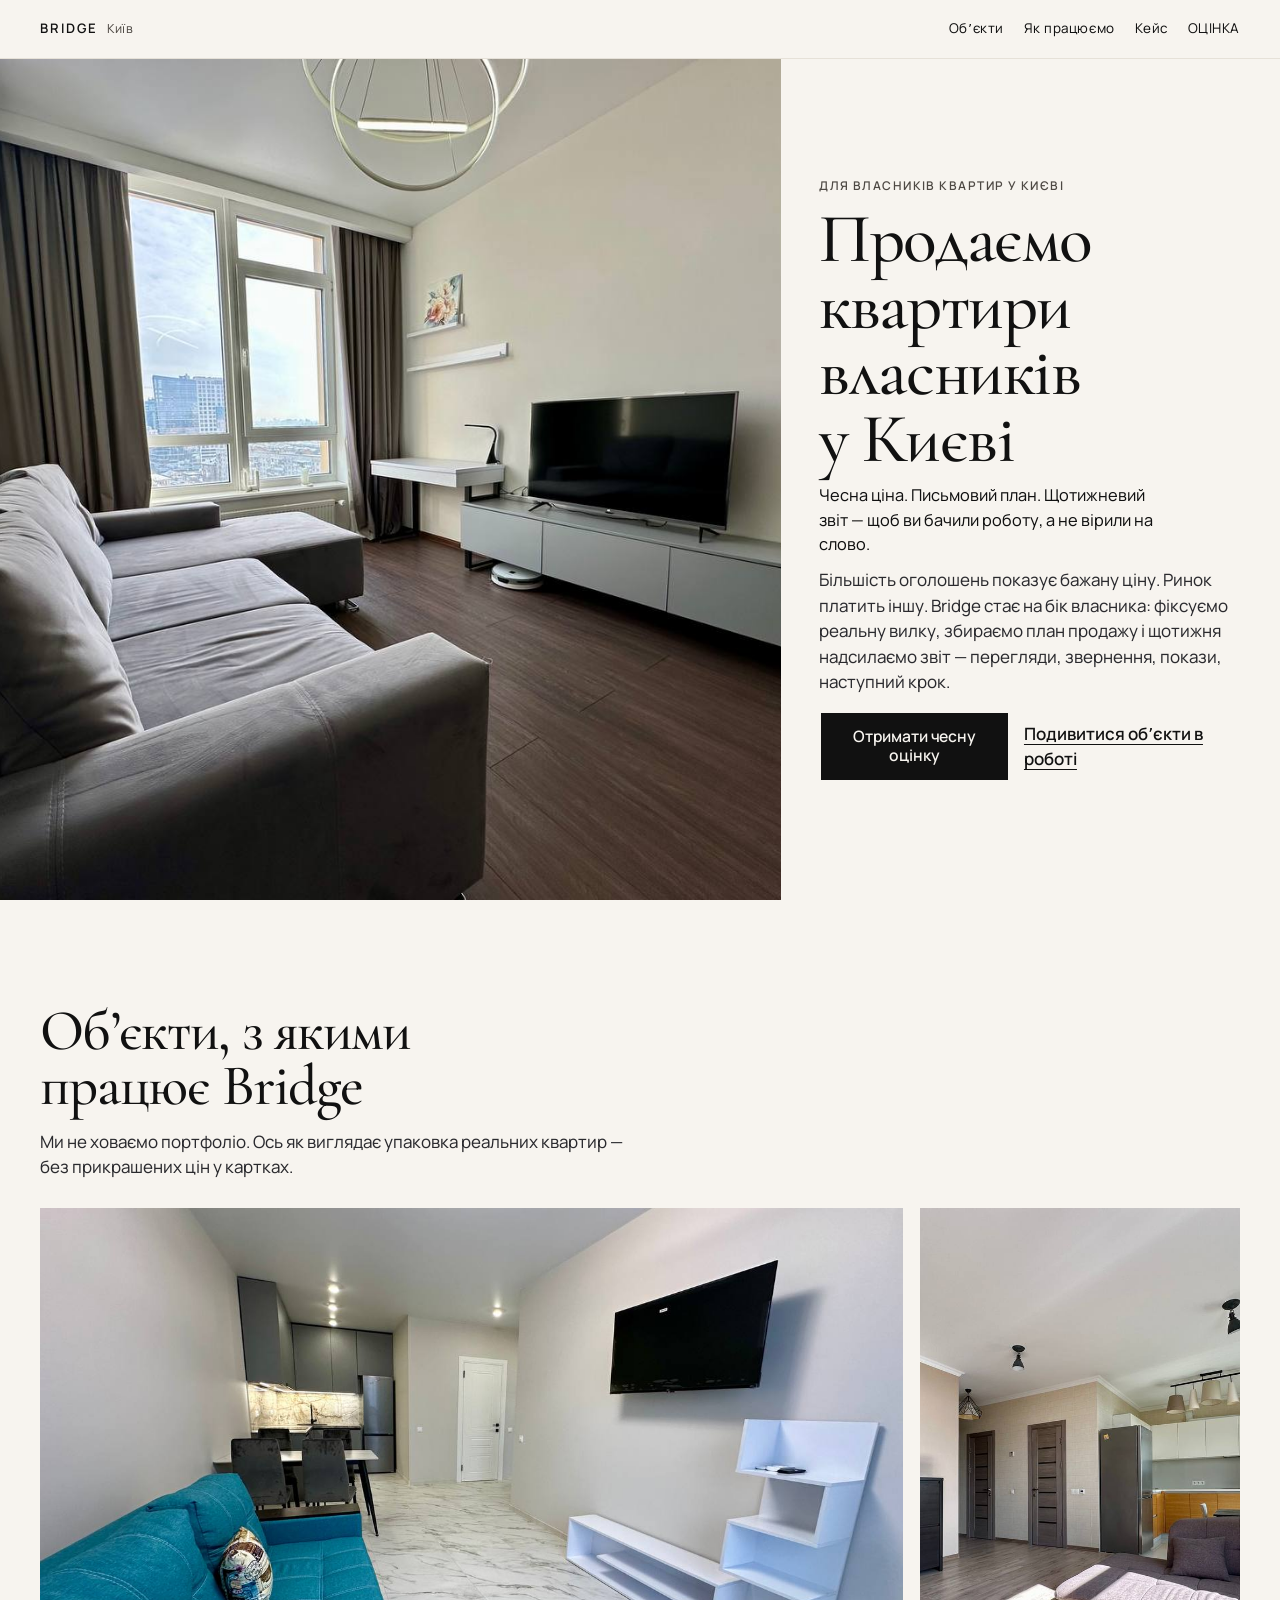
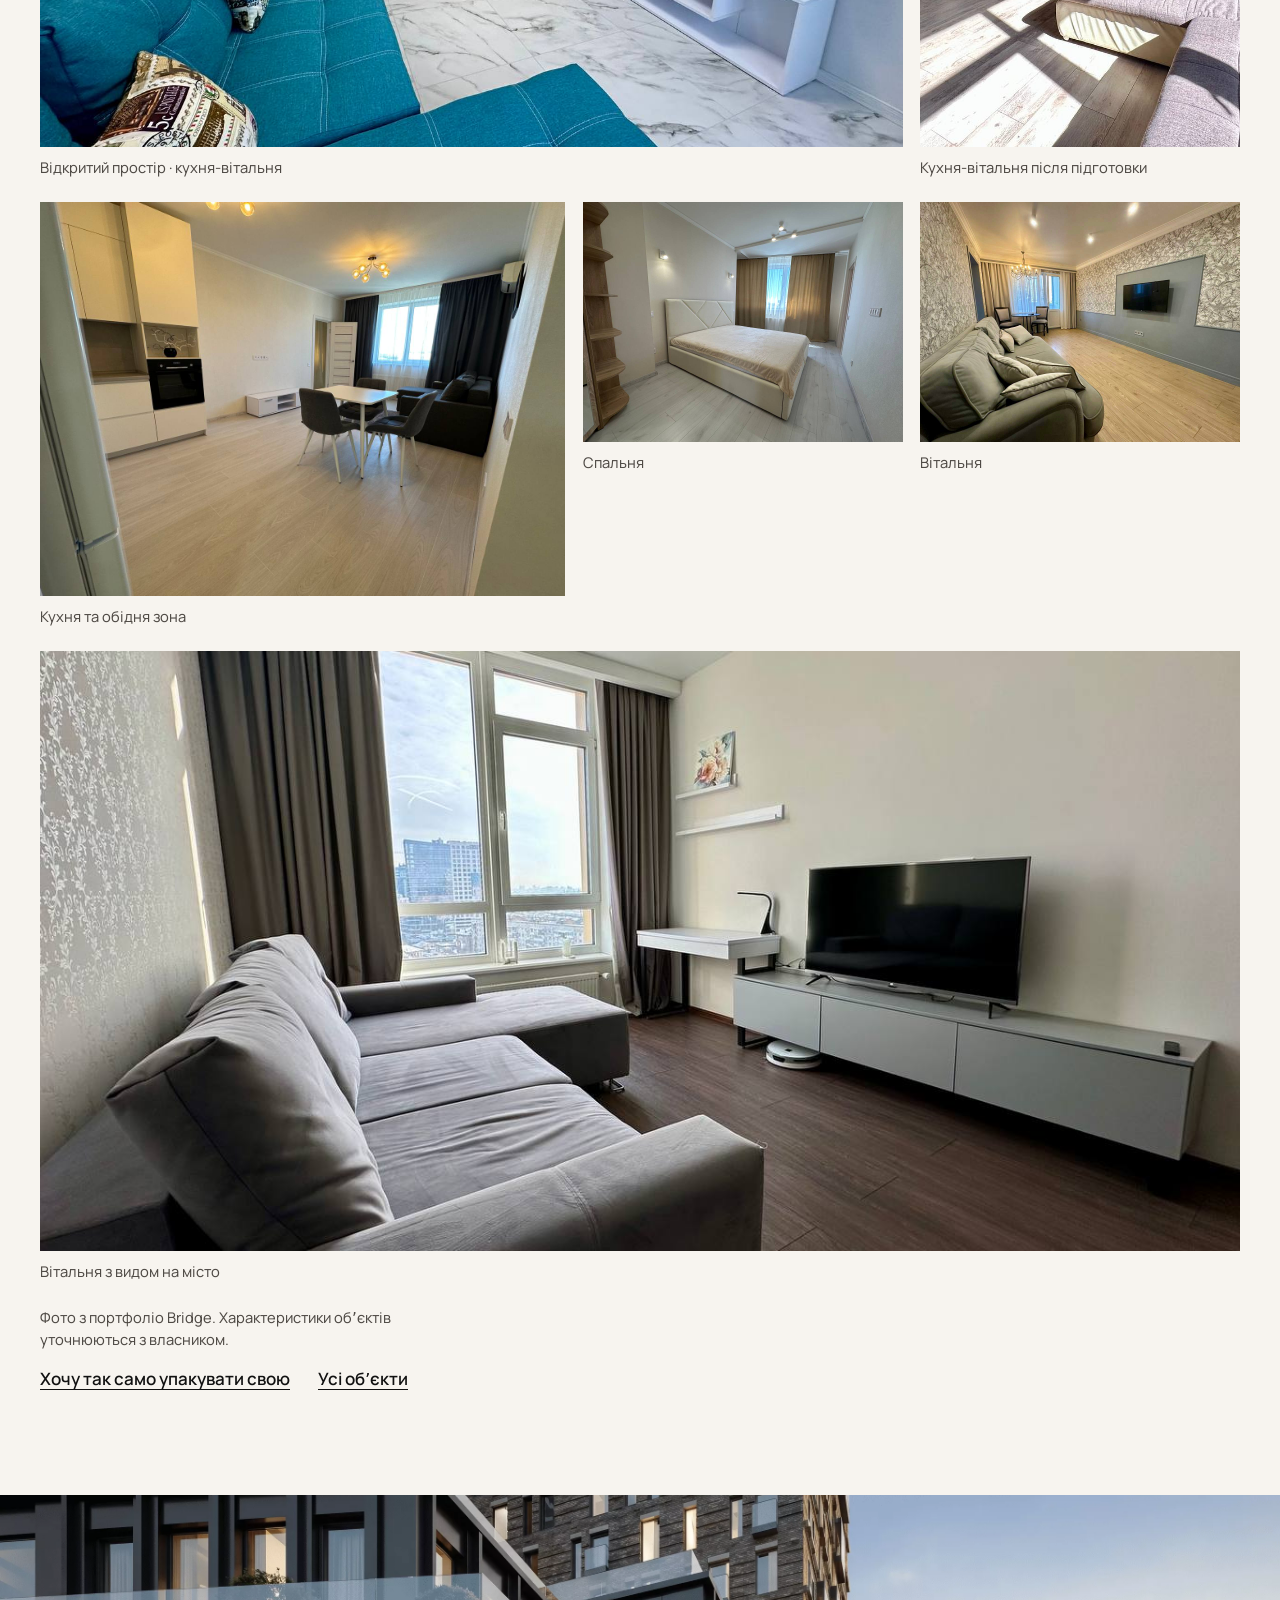
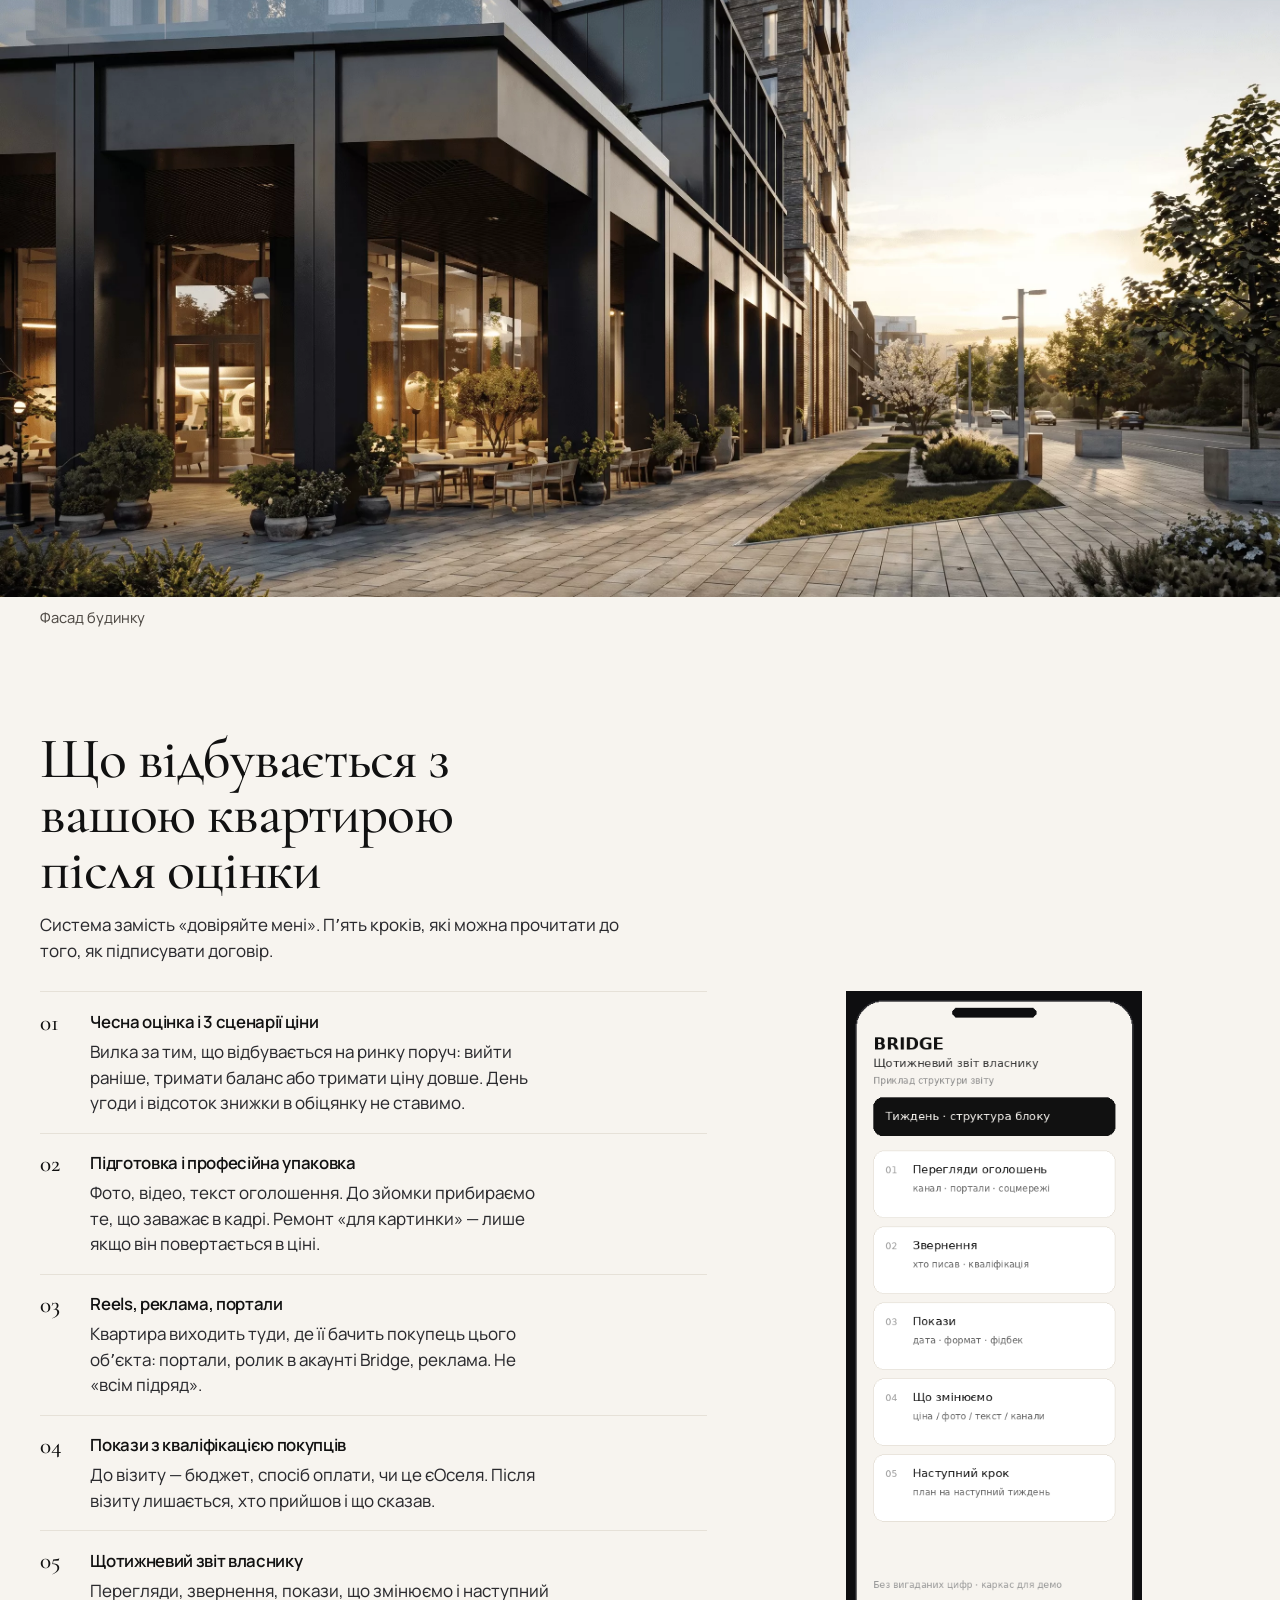
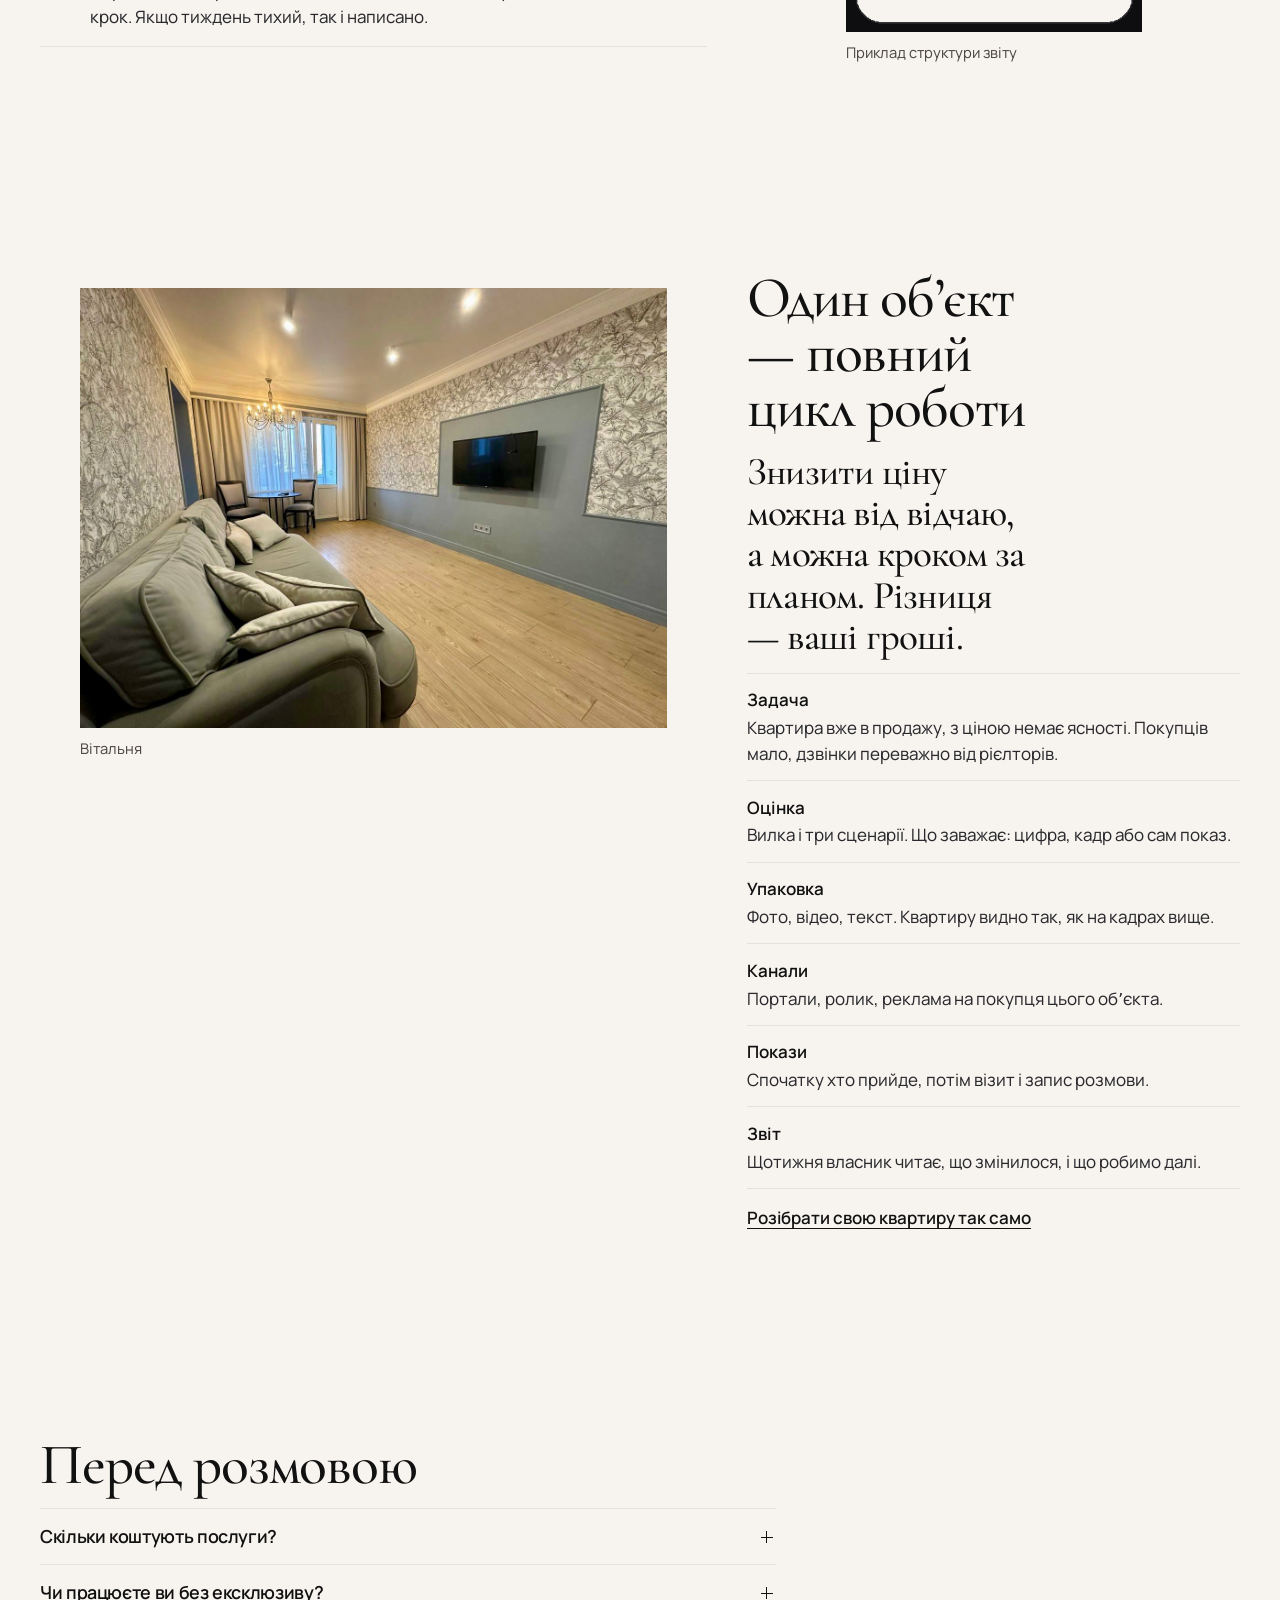
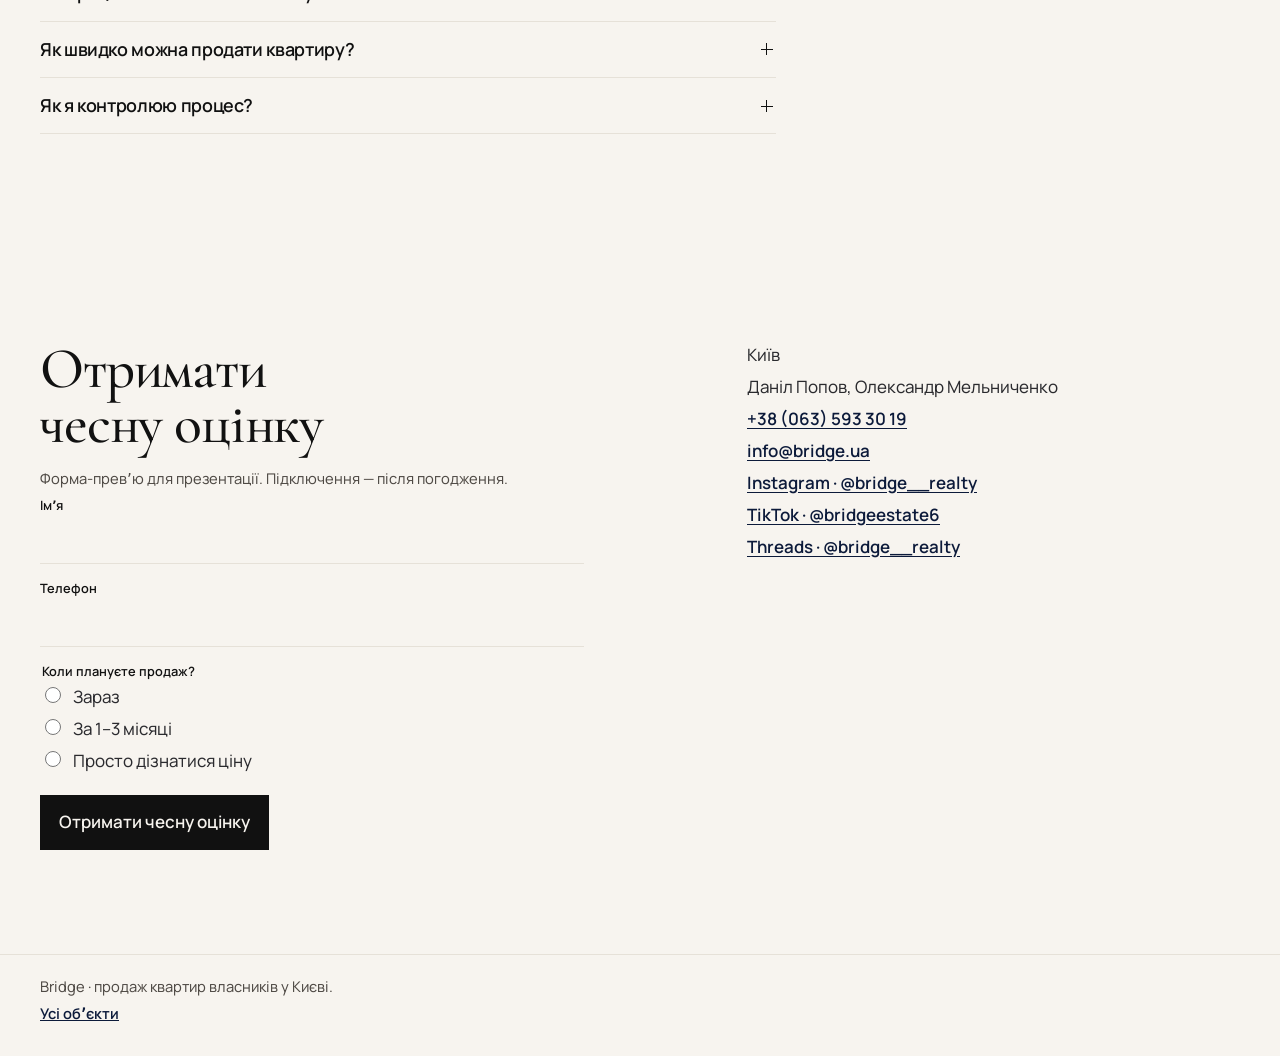
==== index.html @ 4028e253 "Add Bridge owner page with a real-photo vitrine. The first screen leads with a Kyiv interior and the" ====
<!DOCTYPE html>
<html lang="uk">
<head>
  <meta charset="utf-8">
  <meta name="viewport" content="width=device-width, initial-scale=1">
  <meta name="robots" content="noindex, nofollow">
  <meta name="theme-color" content="#f7f4ef">
  <title>Bridge — продаємо квартири власників у Києві</title>
  <meta name="description" content="Bridge веде квартиру власника в Києві: чесна ціна, письмовий план продажу і щотижневий звіт. Поруч — як виглядає упаковка реальних обʼєктів.">
  <!-- claim-slot: no sale price, term, commission percent, or team tenure. Public site does not state a free valuation or a same-day reply. -->
  <!-- listing-slot: captions describe the photograph only. District, area, price and status wait for a confirmed CMS record. No detail URL until then. -->
  <link rel="preload" href="assets/01_interior_living_cityview.jpg" as="image">
  <link rel="preload" href="assets/fonts/cormorant-cyrillic.woff2" as="font" type="font/woff2" crossorigin>
  <link rel="preload" href="assets/fonts/manrope-cyrillic.woff2" as="font" type="font/woff2" crossorigin>
  <link rel="stylesheet" href="assets/styles.css">
  <script>document.documentElement.classList.add("js");</script>
</head>
<body>
  <a class="skip" href="#objects">До обʼєктів</a>
  <header class="site-header">
    <a class="brand" href="#top">
      <span class="wordmark">BRIDGE</span>
      <small>Київ</small>
    </a>
    <nav class="nav" aria-label="Розділи">
      <a href="#objects">Обʼєкти</a>
      <a href="#robota">Як працюємо</a>
      <a href="#keis">Кейс</a>
      <a href="#ocinka">ОЦІНКА</a>
    </nav>
  </header>

  <main id="top">
    <section class="hero" aria-labelledby="hero-title">
      <figure class="hero-media">
        <img src="assets/01_interior_living_cityview.jpg" width="1280" height="960" alt="Вітальня: сірий диван, темні штори і вікно на місто" fetchpriority="high" decoding="async">
      </figure>
      <div class="hero-copy">
        <p class="kicker">Для власників квартир у Києві</p>
        <h1 id="hero-title">Продаємо квартири власників у Києві</h1>
        <p class="sub">Чесна ціна. Письмовий план. Щотижневий звіт — щоб ви бачили роботу, а не вірили на слово.</p>
        <p class="lede">Більшість оголошень показує бажану ціну. Ринок платить іншу. Bridge стає на бік власника: фіксуємо реальну вилку, збираємо план продажу і щотижня надсилаємо звіт — перегляди, звернення, покази, наступний крок.</p>
        <div class="actions">
          <a class="orbit" href="#ocinka">
            <span class="orbit-spin" aria-hidden="true"></span>
            <span class="orbit-label">Отримати чесну оцінку</span>
          </a>
          <a class="text-link" href="#objects">Подивитися обʼєкти в роботі</a>
        </div>
      </div>
    </section>

    <section class="section" id="objects" aria-labelledby="objects-title">
      <div class="reveal">
        <h2 id="objects-title">Обʼєкти, з якими працює Bridge</h2>
        <p class="intro">Ми не ховаємо портфоліо. Ось як виглядає упаковка реальних квартир — без прикрашених цін у картках.</p>
        <div class="gallery">
          <figure class="shot shot-lead">
            <div class="shot-frame">
              <img src="assets/02_interior_openplan_teal.jpg" width="1280" height="960" alt="Відкритий простір: бірюзовий диван, кухня і обідній стіл" loading="lazy" decoding="async">
            </div>
            <figcaption>Відкритий простір · кухня-вітальня</figcaption>
          </figure>
          <figure class="shot shot-side">
            <div class="shot-frame">
              <img src="assets/04_interior_kitchen_living.jpg" width="1280" height="960" alt="Кухня-вітальня зі світлом на підлозі і кутовим диваном" loading="lazy" decoding="async">
            </div>
            <figcaption>Кухня-вітальня після підготовки</figcaption>
          </figure>
          <figure class="shot">
            <div class="shot-frame">
              <img src="assets/05_interior_kitchen_dining.jpg" width="1280" height="960" alt="Кухня та обідня зона" loading="lazy" decoding="async">
            </div>
            <figcaption>Кухня та обідня зона</figcaption>
          </figure>
          <figure class="shot">
            <div class="shot-frame">
              <img src="assets/06_interior_bedroom.jpg" width="1280" height="960" alt="Спальня" loading="lazy" decoding="async">
            </div>
            <figcaption>Спальня</figcaption>
          </figure>
          <figure class="shot">
            <div class="shot-frame">
              <img src="assets/07_interior_living_botanical.jpg" width="1280" height="960" alt="Вітальня" loading="lazy" decoding="async">
            </div>
            <figcaption>Вітальня</figcaption>
          </figure>
          <figure class="shot shot-wide">
            <div class="shot-frame">
              <img src="assets/01_interior_living_cityview.jpg" width="1280" height="960" alt="Вітальня з видом на місто" loading="lazy" decoding="async">
            </div>
            <figcaption>Вітальня з видом на місто</figcaption>
          </figure>
        </div>
        <p class="portfolio-note">Фото з портфоліо Bridge. Характеристики обʼєктів уточнюються з власником.</p>
        <div class="portfolio-links">
          <a class="text-link" href="#ocinka">Хочу так само упакувати свою</a>
          <a class="text-link" href="listings/">Усі обʼєкти</a>
        </div>
      </div>
    </section>

    <figure class="facade">
      <img src="assets/08_exterior_facade_terrace.webp" width="2752" height="1536" alt="Фасад житлового будинку з терасами" loading="lazy" decoding="async">
      <figcaption>Фасад будинку</figcaption>
    </figure>

    <section class="section" id="robota" aria-labelledby="work-title">
      <div class="reveal">
        <h2 id="work-title">Що відбувається з вашою квартирою після оцінки</h2>
        <p class="intro">Система замість «довіряйте мені». Пʼять кроків, які можна прочитати до того, як підписувати договір.</p>
      </div>
      <div class="work-layout">
        <ol class="steps reveal">
          <li>
            <span>01</span>
            <div>
              <h3>Чесна оцінка і 3 сценарії ціни</h3>
              <p>Вилка за тим, що відбувається на ринку поруч: вийти раніше, тримати баланс або тримати ціну довше. День угоди і відсоток знижки в обіцянку не ставимо.</p>
            </div>
          </li>
          <li>
            <span>02</span>
            <div>
              <h3>Підготовка і професійна упаковка</h3>
              <p>Фото, відео, текст оголошення. До зйомки прибираємо те, що заважає в кадрі. Ремонт «для картинки» — лише якщо він повертається в ціні.</p>
            </div>
          </li>
          <li>
            <span>03</span>
            <div>
              <h3>Reels, реклама, портали</h3>
              <p>Квартира виходить туди, де її бачить покупець цього обʼєкта: портали, ролик в акаунті Bridge, реклама. Не «всім підряд».</p>
            </div>
          </li>
          <li>
            <span>04</span>
            <div>
              <h3>Покази з кваліфікацією покупців</h3>
              <p>До візиту — бюджет, спосіб оплати, чи це єОселя. Після візиту лишається, хто прийшов і що сказав.</p>
            </div>
          </li>
          <li>
            <span>05</span>
            <div>
              <h3>Щотижневий звіт власнику</h3>
              <p>Перегляди, звернення, покази, що змінюємо і наступний крок. Якщо тиждень тихий, так і написано.</p>
            </div>
          </li>
        </ol>
        <figure class="report reveal">
          <img src="assets/10_weekly_report_structure_mock.png" width="390" height="844" alt="Приклад структури щотижневого звіту без цифр: перегляди, звернення, покази, що змінюємо, наступний крок" loading="lazy" decoding="async">
          <figcaption>Приклад структури звіту</figcaption>
        </figure>
      </div>
    </section>

    <section class="section" id="keis" aria-labelledby="case-title">
      <div class="reveal case-layout">
        <figure class="case-photo">
          <img src="assets/07_interior_living_botanical.jpg" width="1280" height="960" alt="Вітальня з портфоліо Bridge" loading="lazy" decoding="async">
          <figcaption>Вітальня</figcaption>
        </figure>
        <div>
          <h2 id="case-title">Один обʼєкт — повний цикл роботи</h2>
          <p class="pull">Знизити ціну можна від відчаю, а можна кроком за планом. Різниця — ваші гроші.</p>
          <ol class="cycle">
            <li><strong>Задача</strong> Квартира вже в продажу, з ціною немає ясності. Покупців мало, дзвінки переважно від рієлторів.</li>
            <li><strong>Оцінка</strong> Вилка і три сценарії. Що заважає: цифра, кадр або сам показ.</li>
            <li><strong>Упаковка</strong> Фото, відео, текст. Квартиру видно так, як на кадрах вище.</li>
            <li><strong>Канали</strong> Портали, ролик, реклама на покупця цього обʼєкта.</li>
            <li><strong>Покази</strong> Спочатку хто прийде, потім візит і запис розмови.</li>
            <li><strong>Звіт</strong> Щотижня власник читає, що змінилося, і що робимо далі.</li>
          </ol>
          <p class="portfolio-links"><a class="text-link" href="#ocinka">Розібрати свою квартиру так само</a></p>
        </div>
      </div>
    </section>

    <section class="section" id="faq" aria-labelledby="faq-title">
      <h2 id="faq-title">Перед розмовою</h2>
      <div class="faq-list reveal">
        <div class="faq-item">
          <button type="button" aria-expanded="false" aria-controls="faq-1" id="faq-b1">Скільки коштують послуги?</button>
          <div class="answer" id="faq-1" role="region" aria-labelledby="faq-b1" hidden>
            <p>Комісія залежить від угоди. Суму фіксуємо до старту, у розмові про вашу квартиру.</p>
          </div>
        </div>
        <div class="faq-item">
          <button type="button" aria-expanded="false" aria-controls="faq-2" id="faq-b2">Чи працюєте ви без ексклюзиву?</button>
          <div class="answer" id="faq-2" role="region" aria-labelledby="faq-b2" hidden>
            <p>Повний супровід Bridge веде за ексклюзивним договором: одна команда відповідає за кадр, канали, покази і звіт.</p>
          </div>
        </div>
        <div class="faq-item">
          <button type="button" aria-expanded="false" aria-controls="faq-3" id="faq-b3">Як швидко можна продати квартиру?</button>
          <div class="answer" id="faq-3" role="region" aria-labelledby="faq-b3" hidden>
            <p>Строк залежить від квартири, ціни і того, як її показано. День угоди ми не називаємо наперед.</p>
          </div>
        </div>
        <div class="faq-item">
          <button type="button" aria-expanded="false" aria-controls="faq-4" id="faq-b4">Як я контролюю процес?</button>
          <div class="answer" id="faq-4" role="region" aria-labelledby="faq-b4" hidden>
            <p>Щотижневий звіт: перегляди, звернення, покази і наступний крок. Його структура — на екрані вище.</p>
          </div>
        </div>
      </div>
    </section>

    <section class="section" id="ocinka" aria-labelledby="form-title">
      <div class="reveal contact-layout">
        <div>
          <h2 id="form-title">Отримати чесну оцінку</h2>
          <p class="form-note">Форма-превʼю для презентації. Підключення — після погодження.</p>
          <form class="preview-form" action="#" method="post">
            <label class="field">
              <span>Імʼя</span>
              <input name="name" type="text" autocomplete="name" required>
            </label>
            <label class="field">
              <span>Телефон</span>
              <input name="phone" type="tel" autocomplete="tel" inputmode="tel" required>
            </label>
            <fieldset class="choice">
              <legend>Коли плануєте продаж?</legend>
              <label><input type="radio" name="when" value="now" required> Зараз</label>
              <label><input type="radio" name="when" value="soon"> За 1–3 місяці</label>
              <label><input type="radio" name="when" value="curious"> Просто дізнатися ціну</label>
            </fieldset>
            <button class="submit" type="submit">Отримати чесну оцінку</button>
            <p class="form-status" id="form-status" role="status" hidden></p>
          </form>
        </div>
        <aside class="contacts">
          <p>Київ</p>
          <p>Даніл Попов, Олександр Мельниченко</p>
          <a href="tel:+380635933019">+38 (063) 593 30 19</a>
          <a href="mailto:info@bridge.ua">info@bridge.ua</a>
          <a href="https://www.instagram.com/bridge__realty/" rel="noopener">Instagram · @bridge__realty</a>
          <a href="https://www.tiktok.com/@bridgeestate6" rel="noopener">TikTok · @bridgeestate6</a>
          <a href="https://www.threads.com/@bridge__realty" rel="noopener">Threads · @bridge__realty</a>
        </aside>
      </div>
    </section>
  </main>

  <footer class="site-footer">
    <p>Bridge · продаж квартир власників у Києві.</p>
    <p><a href="listings/">Усі обʼєкти</a></p>
  </footer>
  <script src="assets/script.js"></script>
</body>
</html>
---- assets/styles.css ----
/* Reference lock
   Primary: The Modern House — photo leads, serif headline, milk paper, sans UI.
   Borrow: Sotheby's featured strip (one large frame, metadata only when real).
   Borrow: onefinestay atmosphere — interior as a place, owner path beside it.
   Borrow: SERHANT sell — a plain step ladder, not a form on the photograph.
   Reject: navy clone header, gold luxury fill, italic word-swaps, equal SaaS cards,
   acid CTA, invented prices. Conic ring: the one valuation CTA only.
*/

@font-face {
  font-family: "Cormorant Garamond";
  font-style: normal;
  font-weight: 500 600;
  font-display: swap;
  src: url("fonts/cormorant-cyrillic-ext.woff2") format("woff2");
  unicode-range: U+0460-052F, U+1C80-1C8A, U+20B4, U+2DE0-2DFF, U+A640-A69F, U+FE2E-FE2F;
}

@font-face {
  font-family: "Cormorant Garamond";
  font-style: normal;
  font-weight: 500 600;
  font-display: swap;
  src: url("fonts/cormorant-cyrillic.woff2") format("woff2");
  unicode-range: U+0301, U+0400-045F, U+0490-0491, U+04B0-04B1, U+2116;
}

@font-face {
  font-family: "Cormorant Garamond";
  font-style: normal;
  font-weight: 500 600;
  font-display: swap;
  src: url("fonts/cormorant-latin.woff2") format("woff2");
  unicode-range: U+0000-00FF, U+0131, U+0152-0153, U+02BB-02BC, U+02C6, U+02DA, U+02DC, U+0304, U+0308, U+0329, U+2000-206F, U+20AC, U+2122, U+2191, U+2193, U+2212, U+2215, U+FEFF, U+FFFD;
}

@font-face {
  font-family: Manrope;
  font-style: normal;
  font-weight: 400 600;
  font-display: swap;
  src: url("fonts/manrope-cyrillic-ext.woff2") format("woff2");
  unicode-range: U+0460-052F, U+1C80-1C8A, U+20B4, U+2DE0-2DFF, U+A640-A69F, U+FE2E-FE2F;
}

@font-face {
  font-family: Manrope;
  font-style: normal;
  font-weight: 400 600;
  font-display: swap;
  src: url("fonts/manrope-cyrillic.woff2") format("woff2");
  unicode-range: U+0301, U+0400-045F, U+0490-0491, U+04B0-04B1, U+2116;
}

@font-face {
  font-family: Manrope;
  font-style: normal;
  font-weight: 400 600;
  font-display: swap;
  src: url("fonts/manrope-latin.woff2") format("woff2");
  unicode-range: U+0000-00FF, U+0131, U+0152-0153, U+02BB-02BC, U+02C6, U+02DA, U+02DC, U+0304, U+0308, U+0329, U+2000-206F, U+20AC, U+2122, U+2191, U+2193, U+2212, U+2215, U+FEFF, U+FFFD;
}

:root {
  --paper: #f7f4ef;
  --ink: #111111;
  --body: #2a2a2e;
  --muted: #4e4944;
  --line: #e6e1d8;
  --navy: #0c1a3a;
  --pad: 1.15rem;
  --header: 3.35rem;
  --measure: 38rem;
  color-scheme: light;
}

*,
*::before,
*::after {
  box-sizing: border-box;
}

html {
  scroll-behavior: smooth;
  overflow-x: clip;
}

body {
  margin: 0;
  overflow-x: clip;
  background: var(--paper);
  color: var(--body);
  font-family: Manrope, "Noto Sans", sans-serif;
  font-size: 1.0625rem;
  font-weight: 430;
  line-height: 1.5;
  text-rendering: optimizeLegibility;
}

::selection {
  background: var(--navy);
  color: var(--paper);
}

:focus-visible {
  outline: 2px solid var(--navy);
  outline-offset: 3px;
}

img {
  max-width: 100%;
  display: block;
}

a {
  color: inherit;
}

h1,
h2,
h3,
p {
  margin: 0;
}

h1,
h2,
.pull {
  font-family: "Cormorant Garamond", Georgia, serif;
  font-weight: 500;
  letter-spacing: -0.02em;
  line-height: 0.96;
  color: var(--ink);
  text-wrap: balance;
}

.skip {
  position: absolute;
  left: var(--pad);
  top: 0;
  transform: translateY(-140%);
  background: var(--ink);
  color: var(--paper);
  padding: 0.45rem 0.7rem;
  z-index: 20;
}

.skip:focus {
  transform: none;
}

.site-header {
  position: sticky;
  top: 0;
  z-index: 10;
  display: flex;
  align-items: center;
  justify-content: space-between;
  gap: 0.75rem;
  min-height: var(--header);
  padding: 0.55rem var(--pad);
  background: var(--paper);
  border-bottom: 1px solid var(--line);
}

.brand {
  display: flex;
  align-items: baseline;
  gap: 0.55rem;
  text-decoration: none;
  color: var(--ink);
}

.wordmark {
  font-weight: 640;
  letter-spacing: 0.16em;
  font-size: 0.82rem;
}

.brand small {
  color: var(--muted);
  font-size: 0.78rem;
  letter-spacing: 0.04em;
}

.nav {
  display: flex;
  align-items: center;
  gap: 0.85rem;
  font-size: 0.78rem;
  letter-spacing: 0.04em;
}

.nav a {
  text-decoration: none;
  color: var(--ink);
  border-bottom: 1px solid transparent;
  padding-bottom: 0.05rem;
}

.nav a:hover,
.nav a[aria-current="page"] {
  border-bottom-color: var(--ink);
}

.hero {
  display: grid;
}

.hero-media {
  margin: 0;
  background: #ddd8d0;
}

.hero-media img {
  width: 100%;
  height: 30svh;
  object-fit: cover;
  object-position: 55% 42%;
}

.hero-copy {
  padding: 1.05rem var(--pad) 1.15rem;
  display: grid;
  align-content: center;
  gap: 0.65rem;
}

.kicker {
  font-size: 0.75rem;
  letter-spacing: 0.12em;
  text-transform: uppercase;
  color: var(--muted);
  font-weight: 600;
}

.hero h1 {
  font-size: clamp(2.15rem, 9vw, 4.35rem);
  max-width: 16ch;
}

.sub {
  max-width: 34ch;
  font-size: 1.02rem;
  color: var(--ink);
}

.lede {
  max-width: var(--measure);
  color: var(--body);
}

.actions {
  display: flex;
  flex-direction: column;
  align-items: flex-start;
  gap: 0.9rem;
  margin-top: 0.35rem;
}

.text-link {
  color: var(--ink);
  font-weight: 580;
  text-underline-offset: 0.22em;
  text-decoration-thickness: 1px;
}

.text-link:hover {
  color: var(--navy);
}

.orbit {
  position: relative;
  display: inline-grid;
  isolation: isolate;
  padding: 1px;
  overflow: hidden;
  text-decoration: none;
  color: var(--paper);
  max-width: 100%;
}

.orbit-spin {
  position: absolute;
  inset: -160%;
  background: conic-gradient(
    from 0deg,
    transparent 0deg 262deg,
    rgba(247, 244, 239, 0.2) 292deg,
    #f7f4ef 318deg,
    transparent 348deg 360deg
  );
  animation: orbit-spin 2.8s linear infinite;
}

.orbit-label {
  position: relative;
  z-index: 1;
  display: block;
  margin: 1px;
  background: var(--ink);
  color: var(--paper);
  padding: 0.92rem 1.2rem;
  font-weight: 580;
  font-size: 0.98rem;
  letter-spacing: -0.01em;
  line-height: 1.2;
  text-align: center;
}

.orbit:hover .orbit-label {
  background: var(--navy);
}

button.orbit {
  border: 0;
  padding: 1px;
  background: transparent;
  font: inherit;
  cursor: pointer;
  color: var(--paper);
}

@keyframes orbit-spin {
  to {
    transform: rotate(1turn);
  }
}

.section {
  padding: 4.25rem var(--pad);
}

.section h2 {
  font-size: clamp(2.15rem, 6vw, 3.6rem);
  max-width: 16ch;
  margin-bottom: 0.9rem;
}

.intro {
  max-width: var(--measure);
  margin-bottom: 1.75rem;
}

.gallery {
  display: grid;
  gap: 1.75rem;
}

.shot {
  margin: 0;
  min-width: 0;
}

.shot-frame {
  overflow: hidden;
  background: #e7e2da;
}

.shot img,
.case-photo img,
.facade img {
  width: 100%;
  height: auto;
  aspect-ratio: 4 / 3;
  object-fit: cover;
}

.shot figcaption,
.case-photo figcaption,
.facade figcaption,
.report figcaption {
  margin-top: 0.55rem;
  font-size: 0.92rem;
  color: var(--muted);
}

.facade figcaption {
  padding: 0 var(--pad);
}

.shot:hover img {
  transform: scale(1.015);
}

.shot img {
  transition: transform 0.5s ease;
}

.portfolio-note {
  margin-top: 1.5rem;
  max-width: 46ch;
  color: var(--muted);
  font-size: 0.92rem;
}

.portfolio-links {
  display: flex;
  flex-wrap: wrap;
  gap: 1.25rem 1.75rem;
  margin-top: 1rem;
}

.facade {
  margin: 0;
}

.facade img {
  aspect-ratio: 16 / 9;
  max-height: 78svh;
}

.work-layout {
  display: grid;
  gap: 2rem;
  align-items: start;
}

.steps {
  list-style: none;
  margin: 0;
  padding: 0;
  border-top: 1px solid var(--line);
}

.steps li {
  display: grid;
  grid-template-columns: 2.4rem 1fr;
  gap: 0.75rem;
  padding: 1.05rem 0;
  border-bottom: 1px solid var(--line);
}

.steps span {
  font-family: "Cormorant Garamond", Georgia, serif;
  font-size: 1.45rem;
  line-height: 1;
  color: var(--ink);
  padding-top: 0.15rem;
}

.steps h3 {
  font-family: Manrope, sans-serif;
  font-size: 1.05rem;
  font-weight: 600;
  letter-spacing: -0.02em;
  color: var(--ink);
  margin-bottom: 0.3rem;
}

.steps p {
  max-width: 46ch;
}

.report {
  margin: 0;
  justify-self: center;
  width: min(100%, 18.5rem);
}

.report img {
  width: 100%;
  height: auto;
  aspect-ratio: 390 / 844;
  object-fit: contain;
  background: transparent;
}

.case-layout {
  display: grid;
  gap: 1.5rem;
}

.pull {
  font-size: clamp(1.7rem, 4vw, 2.45rem);
  line-height: 1.05;
  max-width: 18ch;
  margin: 0.5rem 0 1rem;
}

.cycle {
  list-style: none;
  margin: 0;
  padding: 0;
  border-top: 1px solid var(--line);
}

.cycle li {
  display: grid;
  gap: 0.15rem;
  padding: 0.85rem 0;
  border-bottom: 1px solid var(--line);
}

.cycle strong {
  color: var(--ink);
  font-weight: 600;
}

.faq-list {
  border-top: 1px solid var(--line);
  max-width: 46rem;
}

.faq-item {
  border-bottom: 1px solid var(--line);
}

.faq-item button {
  width: 100%;
  text-align: left;
  background: transparent;
  border: 0;
  color: var(--ink);
  font: inherit;
  font-weight: 600;
  letter-spacing: -0.02em;
  font-size: 1.12rem;
  line-height: 1.3;
  padding: 1rem 1.5rem 1rem 0;
  cursor: pointer;
  position: relative;
}

.faq-item button::before,
.faq-item button::after {
  content: "";
  position: absolute;
  right: 0.2rem;
  top: 50%;
  background: var(--ink);
}

.faq-item button::after {
  width: 0.75rem;
  height: 1px;
}

.faq-item button::before {
  width: 1px;
  height: 0.75rem;
  transform: translateY(-50%);
  right: 0.55rem;
}

.faq-item button[aria-expanded="true"]::before {
  opacity: 0;
}

.faq-item button:hover {
  color: var(--navy);
}

.answer {
  padding: 0 0 1rem;
  max-width: 62ch;
}

.contact-layout {
  display: grid;
  gap: 2rem;
}

.form-note {
  color: var(--muted);
  font-size: 0.92rem;
  margin-bottom: 0.4rem;
}

form {
  display: grid;
  gap: 0.95rem;
  max-width: 34rem;
}

.field {
  display: grid;
  gap: 0.2rem;
}

.field span,
.choice legend {
  font-size: 0.8rem;
  font-weight: 620;
  color: var(--ink);
}

input,
select,
textarea {
  width: 100%;
  border: 0;
  border-bottom: 1px solid var(--line);
  border-radius: 0;
  background: transparent;
  color: var(--ink);
  font: inherit;
  font-size: 1rem;
  padding: 0.65rem 0;
}

textarea {
  min-height: 5.5rem;
  resize: vertical;
}

input:focus,
select:focus,
textarea:focus {
  outline: none;
  border-bottom-color: var(--ink);
}

.choice {
  border: 0;
  margin: 0;
  padding: 0.15rem 0 0;
  display: grid;
  gap: 0.4rem;
}

.choice label {
  display: flex;
  gap: 0.55rem;
  align-items: flex-start;
}

.choice input {
  width: 1rem;
  height: 1rem;
  margin-top: 0.2rem;
  accent-color: var(--navy);
}

.submit {
  justify-self: start;
  margin-top: 0.4rem;
  background: var(--ink);
  color: var(--paper);
  border: 0;
  font: inherit;
  font-weight: 580;
  padding: 0.92rem 1.2rem;
  cursor: pointer;
}

.submit:hover {
  background: var(--navy);
}

.form-status {
  font-weight: 600;
  color: var(--ink);
}

.contacts {
  display: grid;
  gap: 0.4rem;
  align-content: start;
}

.contacts a {
  color: var(--navy);
  font-weight: 600;
  text-underline-offset: 0.18em;
}

.site-footer {
  padding: 1.3rem var(--pad) 2rem;
  border-top: 1px solid var(--line);
  display: grid;
  gap: 0.3rem;
  color: var(--muted);
  font-size: 0.92rem;
}

.site-footer a {
  color: var(--navy);
  font-weight: 600;
}

.page-title {
  font-family: "Cormorant Garamond", Georgia, serif;
  font-weight: 500;
  font-size: clamp(2.4rem, 6vw, 4.2rem);
  letter-spacing: -0.02em;
  line-height: 0.96;
  color: var(--ink);
  max-width: 12ch;
  margin: 0 0 0.8rem;
}

.catalog-list {
  display: grid;
  gap: 2.5rem;
}

.js .reveal {
  opacity: 0;
  transform: translateY(14px);
  transition: opacity 0.7s ease, transform 0.7s ease;
}

.js .reveal.is-in {
  opacity: 1;
  transform: none;
}

@media (min-width: 720px) {
  :root {
    --pad: 2rem;
  }

  .actions {
    flex-direction: row;
    align-items: center;
  }

  .gallery {
    grid-template-columns: 1.15fr 0.85fr;
    gap: 1.5rem 1.1rem;
  }

  .shot-wide {
    grid-column: 1 / -1;
  }

  .shot-wide img {
    aspect-ratio: 16 / 8;
    max-height: 70vh;
  }

  .case-layout,
  .work-layout,
  .contact-layout {
    grid-template-columns: 1.15fr 0.85fr;
    gap: 2.5rem;
    align-items: start;
  }
}

@media (min-width: 1040px) {
  :root {
    --pad: 2.5rem;
    --header: 3.7rem;
  }

  .nav {
    gap: 1.25rem;
    font-size: 0.84rem;
  }

  .hero {
    grid-template-columns: minmax(0, 1.22fr) minmax(20rem, 0.78fr);
    min-height: calc(100svh - var(--header));
  }

  .hero-media,
  .hero-media img {
    height: 100%;
    min-height: calc(100svh - var(--header));
    max-height: none;
  }

  .hero-copy {
    padding: 2.5rem 3.2rem 2.5rem 2.4rem;
  }

  .section {
    padding-top: 6.5rem;
    padding-bottom: 6.5rem;
  }

  .gallery {
    grid-template-columns: 1.15fr 0.7fr 0.7fr;
  }

  .shot-lead {
    grid-column: 1 / span 2;
  }

  .shot-lead img {
    aspect-ratio: 16 / 10;
    max-height: 78vh;
  }

.shot-side {
    grid-column: 3;
    grid-row: 1;
    display: flex;
    flex-direction: column;
  }

  .shot-side .shot-frame {
    flex: 1;
    min-height: 12rem;
  }

  .shot-side img {
    height: 100%;
    aspect-ratio: auto;
    object-fit: cover;
  }

  .report {
    position: sticky;
    top: calc(var(--header) + 1.5rem);
  }
}

@media (max-width: 719px) {
  .brand small {
    display: none;
  }

  .site-header {
    align-items: flex-start;
  }

  .nav {
    flex-wrap: wrap;
    justify-content: flex-end;
    gap: 0.35rem 0.7rem;
    max-width: 16rem;
  }
}

@media (prefers-reduced-motion: reduce) {
  html {
    scroll-behavior: auto;
  }

  .orbit-spin {
    animation: none;
    opacity: 0;
  }

  .orbit {
    box-shadow: inset 0 0 0 1px #9a9186;
  }

  .shot img {
    transition: none;
  }

  .js .reveal,
  .js .reveal.is-in {
    opacity: 1;
    transform: none;
    transition: none;
  }
}
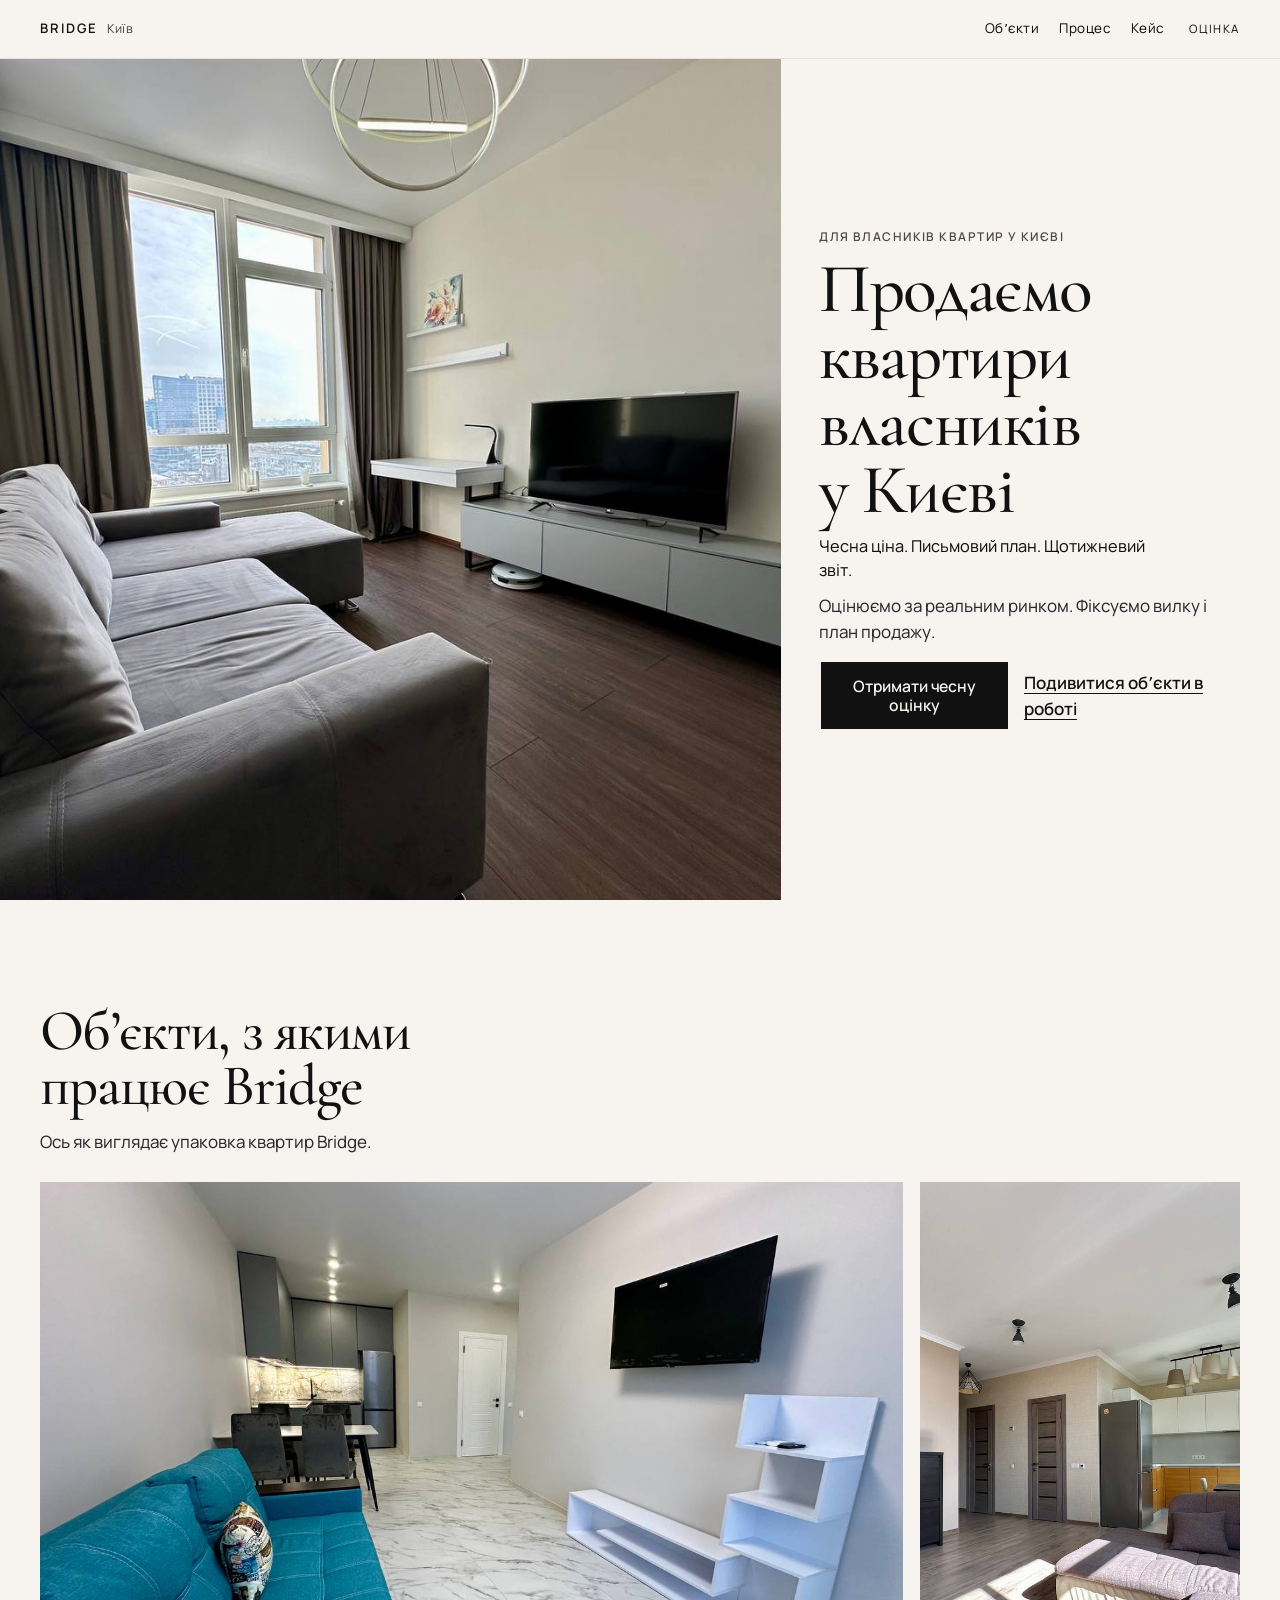
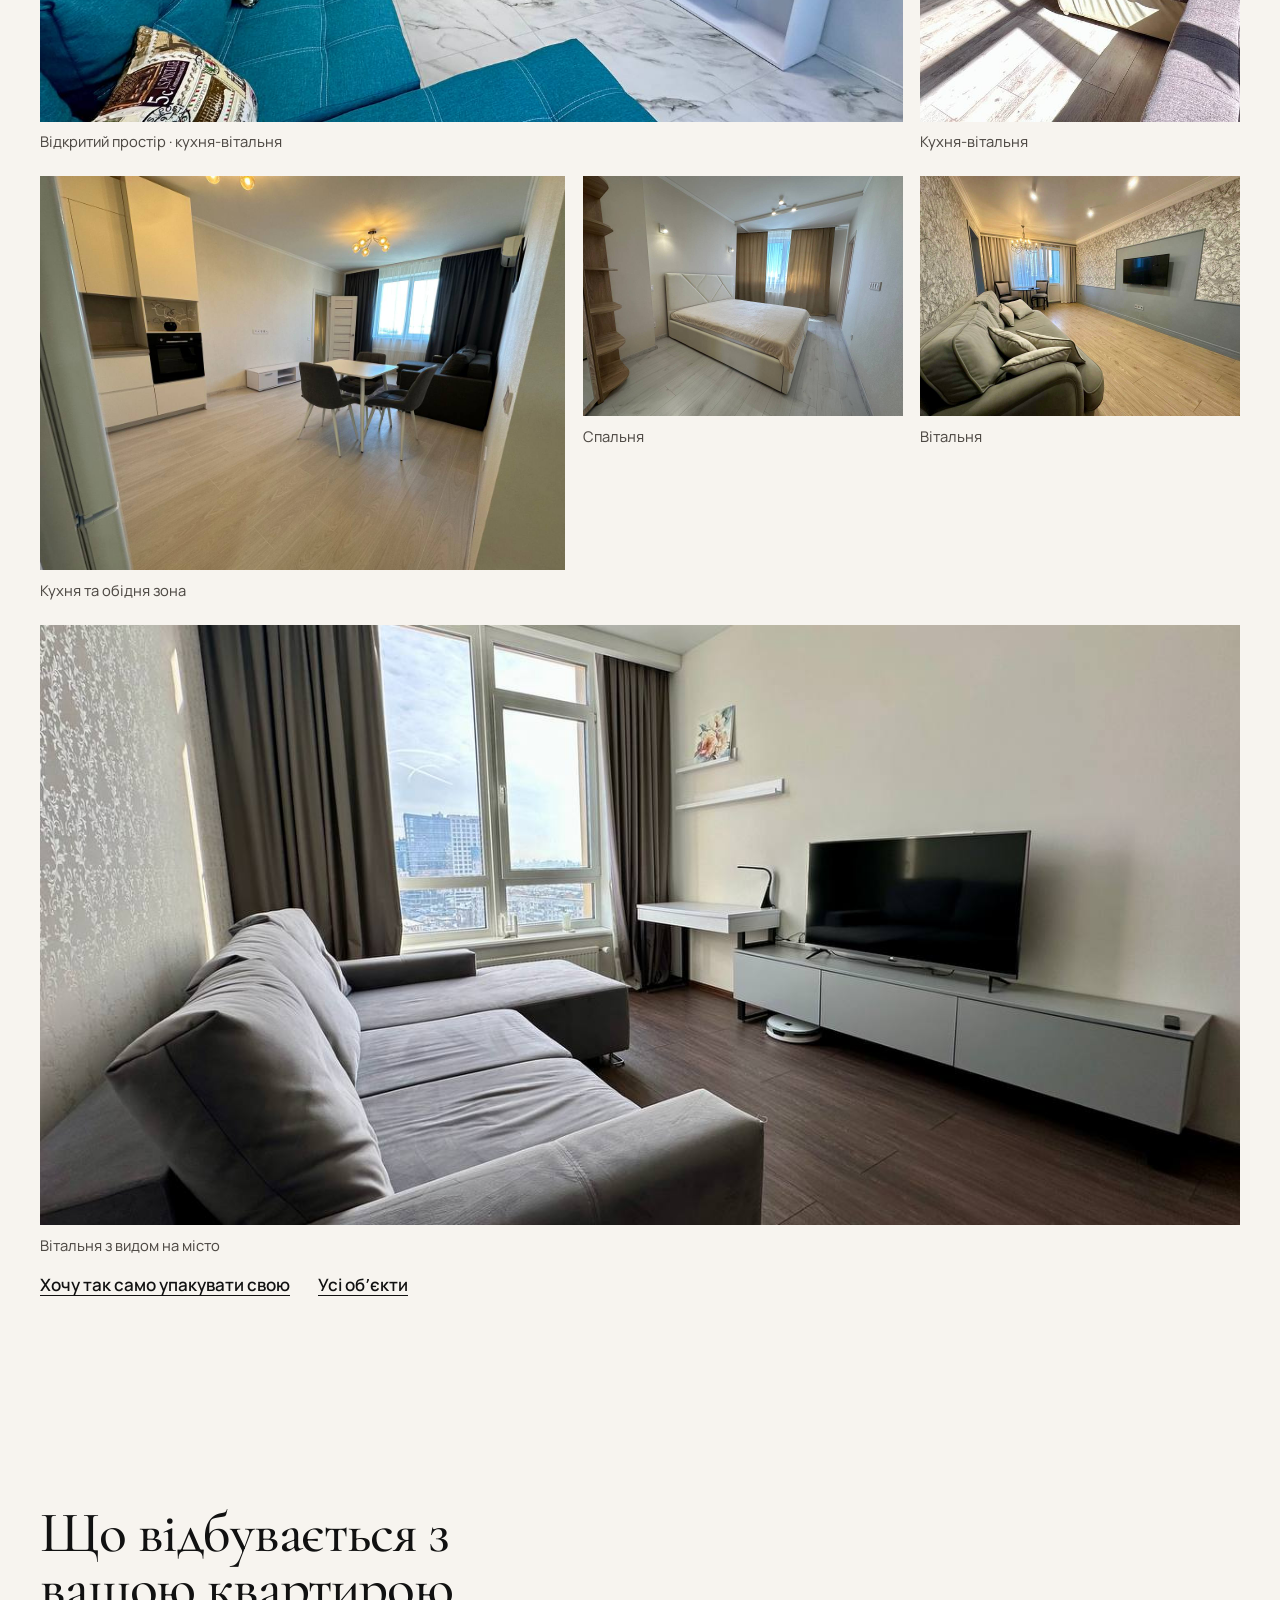
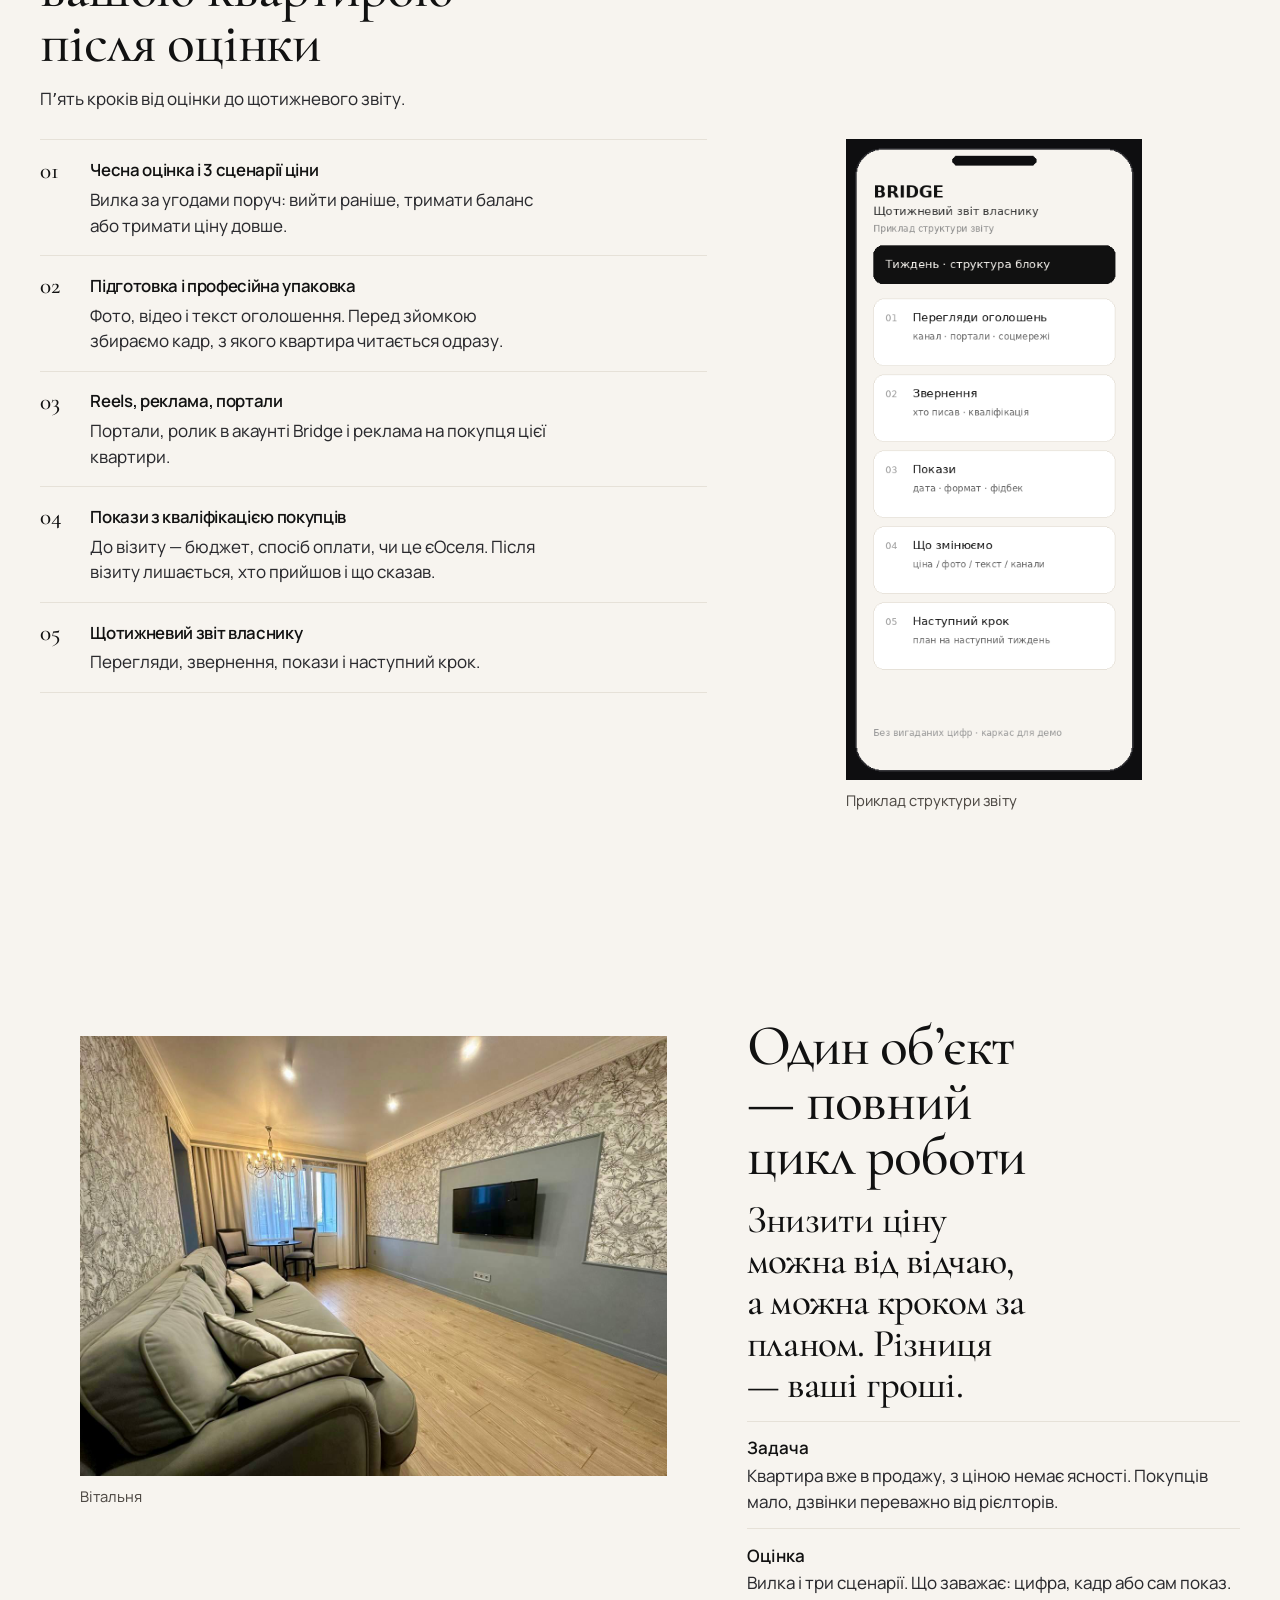
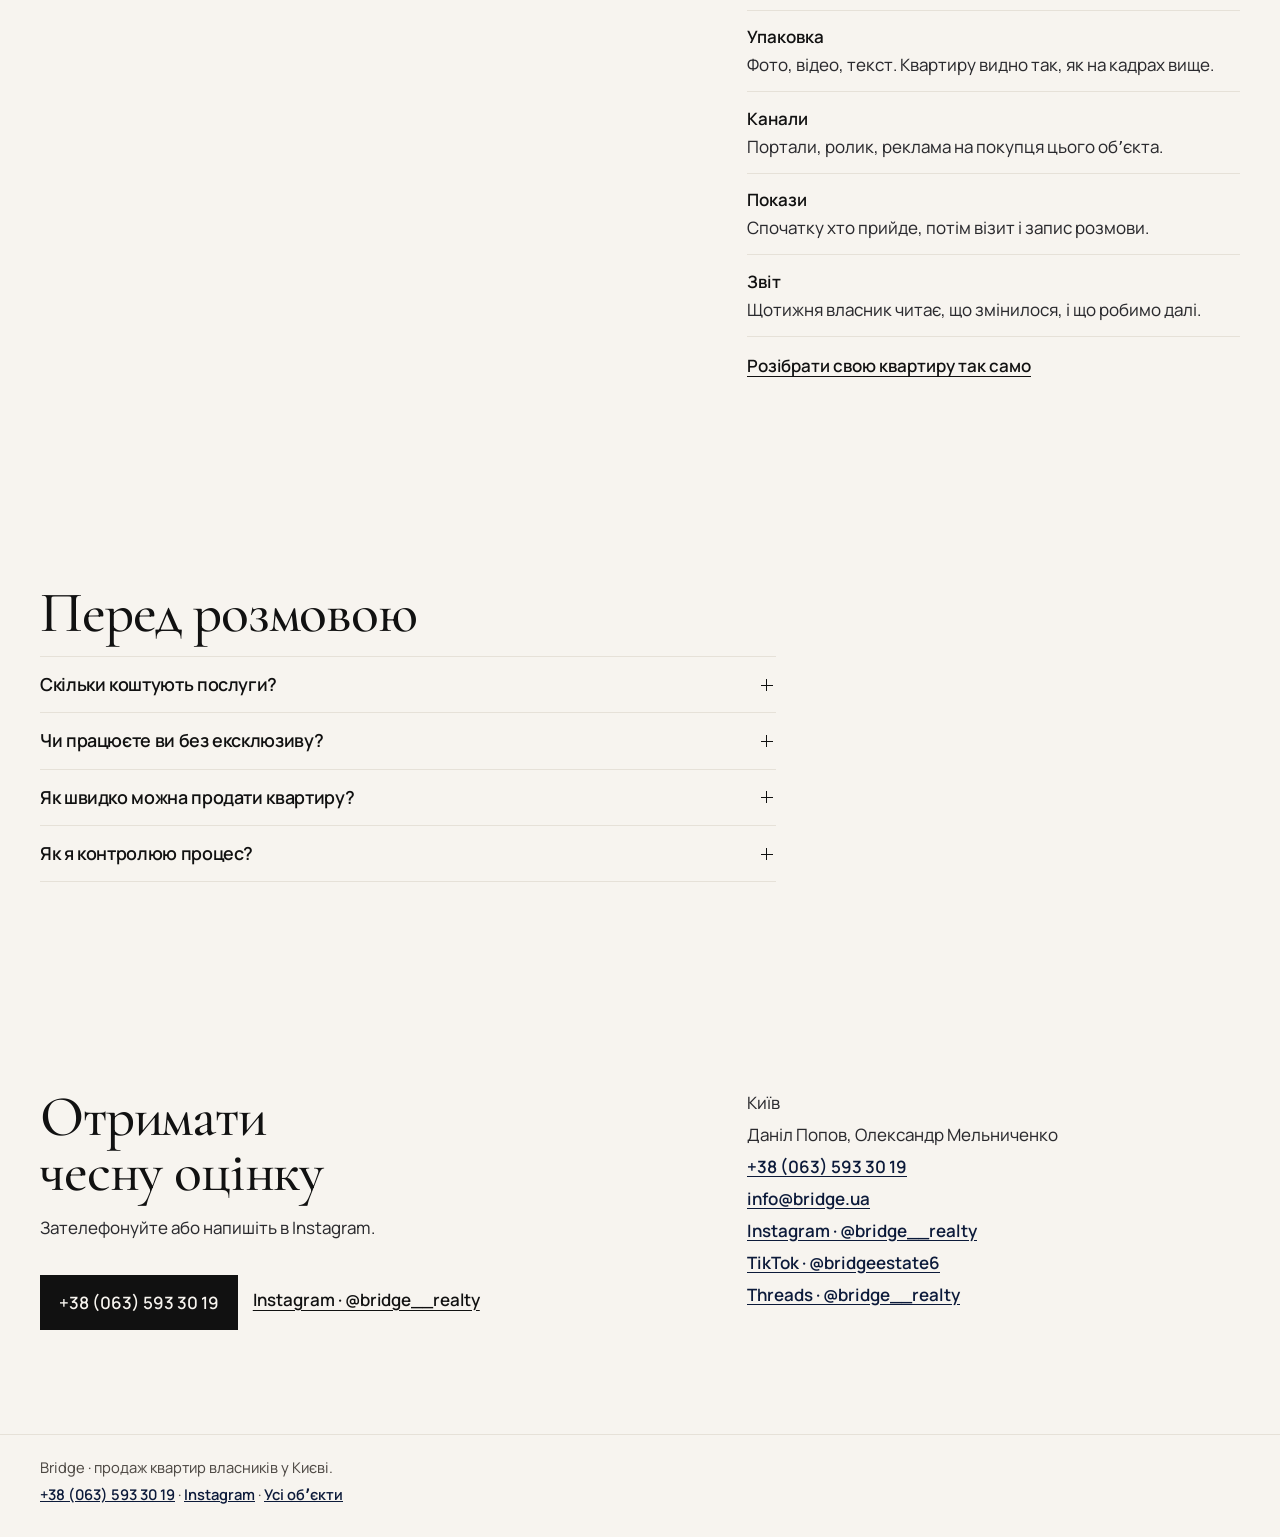
==== commit e02ad72f: "Polish Bridge copy for the client presentation. Drop the facade render, the dummy form, and the line" ====
--- a/index.html
+++ b/index.html
@@ -22,11 +22,11 @@
       <span class="wordmark">BRIDGE</span>
       <small>Київ</small>
     </a>
-    <nav class="nav" aria-label="Розділи">
+      <nav class="nav" aria-label="Розділи">
       <a href="#objects">Обʼєкти</a>
-      <a href="#robota">Як працюємо</a>
+      <a href="#robota">Процес</a>
       <a href="#keis">Кейс</a>
-      <a href="#ocinka">ОЦІНКА</a>
+      <a class="nav-cta" href="#ocinka">Оцінка</a>
     </nav>
   </header>
 
@@ -38,8 +38,8 @@
       <div class="hero-copy">
         <p class="kicker">Для власників квартир у Києві</p>
         <h1 id="hero-title">Продаємо квартири власників у Києві</h1>
-        <p class="sub">Чесна ціна. Письмовий план. Щотижневий звіт — щоб ви бачили роботу, а не вірили на слово.</p>
-        <p class="lede">Більшість оголошень показує бажану ціну. Ринок платить іншу. Bridge стає на бік власника: фіксуємо реальну вилку, збираємо план продажу і щотижня надсилаємо звіт — перегляди, звернення, покази, наступний крок.</p>
+        <p class="sub">Чесна ціна. Письмовий план. Щотижневий звіт.</p>
+        <p class="lede">Оцінюємо за реальним ринком. Фіксуємо вилку і план продажу.</p>
         <div class="actions">
           <a class="orbit" href="#ocinka">
             <span class="orbit-spin" aria-hidden="true"></span>
@@ -53,7 +53,7 @@
     <section class="section" id="objects" aria-labelledby="objects-title">
       <div class="reveal">
         <h2 id="objects-title">Обʼєкти, з якими працює Bridge</h2>
-        <p class="intro">Ми не ховаємо портфоліо. Ось як виглядає упаковка реальних квартир — без прикрашених цін у картках.</p>
+        <p class="intro">Ось як виглядає упаковка квартир Bridge.</p>
         <div class="gallery">
           <figure class="shot shot-lead">
             <div class="shot-frame">
@@ -63,9 +63,9 @@
           </figure>
           <figure class="shot shot-side">
             <div class="shot-frame">
-              <img src="assets/04_interior_kitchen_living.jpg" width="1280" height="960" alt="Кухня-вітальня зі світлом на підлозі і кутовим диваном" loading="lazy" decoding="async">
-            </div>
-            <figcaption>Кухня-вітальня після підготовки</figcaption>
+              <img src="assets/04_interior_kitchen_living.jpg" width="1280" height="960" alt="Кухня-вітальня" loading="lazy" decoding="async">
+            </div>
+            <figcaption>Кухня-вітальня</figcaption>
           </figure>
           <figure class="shot">
             <div class="shot-frame">
@@ -92,7 +92,6 @@
             <figcaption>Вітальня з видом на місто</figcaption>
           </figure>
         </div>
-        <p class="portfolio-note">Фото з портфоліо Bridge. Характеристики обʼєктів уточнюються з власником.</p>
         <div class="portfolio-links">
           <a class="text-link" href="#ocinka">Хочу так само упакувати свою</a>
           <a class="text-link" href="listings/">Усі обʼєкти</a>
@@ -100,15 +99,10 @@
       </div>
     </section>
 
-    <figure class="facade">
-      <img src="assets/08_exterior_facade_terrace.webp" width="2752" height="1536" alt="Фасад житлового будинку з терасами" loading="lazy" decoding="async">
-      <figcaption>Фасад будинку</figcaption>
-    </figure>
-
     <section class="section" id="robota" aria-labelledby="work-title">
       <div class="reveal">
         <h2 id="work-title">Що відбувається з вашою квартирою після оцінки</h2>
-        <p class="intro">Система замість «довіряйте мені». Пʼять кроків, які можна прочитати до того, як підписувати договір.</p>
+        <p class="intro">Пʼять кроків від оцінки до щотижневого звіту.</p>
       </div>
       <div class="work-layout">
         <ol class="steps reveal">
@@ -116,21 +110,21 @@
             <span>01</span>
             <div>
               <h3>Чесна оцінка і 3 сценарії ціни</h3>
-              <p>Вилка за тим, що відбувається на ринку поруч: вийти раніше, тримати баланс або тримати ціну довше. День угоди і відсоток знижки в обіцянку не ставимо.</p>
+              <p>Вилка за угодами поруч: вийти раніше, тримати баланс або тримати ціну довше.</p>
             </div>
           </li>
           <li>
             <span>02</span>
             <div>
               <h3>Підготовка і професійна упаковка</h3>
-              <p>Фото, відео, текст оголошення. До зйомки прибираємо те, що заважає в кадрі. Ремонт «для картинки» — лише якщо він повертається в ціні.</p>
+              <p>Фото, відео і текст оголошення. Перед зйомкою збираємо кадр, з якого квартира читається одразу.</p>
             </div>
           </li>
           <li>
             <span>03</span>
             <div>
               <h3>Reels, реклама, портали</h3>
-              <p>Квартира виходить туди, де її бачить покупець цього обʼєкта: портали, ролик в акаунті Bridge, реклама. Не «всім підряд».</p>
+              <p>Портали, ролик в акаунті Bridge і реклама на покупця цієї квартири.</p>
             </div>
           </li>
           <li>
@@ -144,7 +138,7 @@
             <span>05</span>
             <div>
               <h3>Щотижневий звіт власнику</h3>
-              <p>Перегляди, звернення, покази, що змінюємо і наступний крок. Якщо тиждень тихий, так і написано.</p>
+              <p>Перегляди, звернення, покази і наступний крок.</p>
             </div>
           </li>
         </ol>
@@ -195,7 +189,7 @@
         <div class="faq-item">
           <button type="button" aria-expanded="false" aria-controls="faq-3" id="faq-b3">Як швидко можна продати квартиру?</button>
           <div class="answer" id="faq-3" role="region" aria-labelledby="faq-b3" hidden>
-            <p>Строк залежить від квартири, ціни і того, як її показано. День угоди ми не називаємо наперед.</p>
+            <p>Строк залежить від квартири, ціни і того, як її показано.</p>
           </div>
         </div>
         <div class="faq-item">
@@ -211,25 +205,11 @@
       <div class="reveal contact-layout">
         <div>
           <h2 id="form-title">Отримати чесну оцінку</h2>
-          <p class="form-note">Форма-превʼю для презентації. Підключення — після погодження.</p>
-          <form class="preview-form" action="#" method="post">
-            <label class="field">
-              <span>Імʼя</span>
-              <input name="name" type="text" autocomplete="name" required>
-            </label>
-            <label class="field">
-              <span>Телефон</span>
-              <input name="phone" type="tel" autocomplete="tel" inputmode="tel" required>
-            </label>
-            <fieldset class="choice">
-              <legend>Коли плануєте продаж?</legend>
-              <label><input type="radio" name="when" value="now" required> Зараз</label>
-              <label><input type="radio" name="when" value="soon"> За 1–3 місяці</label>
-              <label><input type="radio" name="when" value="curious"> Просто дізнатися ціну</label>
-            </fieldset>
-            <button class="submit" type="submit">Отримати чесну оцінку</button>
-            <p class="form-status" id="form-status" role="status" hidden></p>
-          </form>
+          <p class="intro">Зателефонуйте або напишіть в Instagram.</p>
+          <div class="actions">
+            <a class="submit" href="tel:+380635933019">+38 (063) 593 30 19</a>
+            <a class="text-link" href="https://www.instagram.com/bridge__realty/" rel="noopener">Instagram · @bridge__realty</a>
+          </div>
         </div>
         <aside class="contacts">
           <p>Київ</p>
@@ -246,7 +226,7 @@
 
   <footer class="site-footer">
     <p>Bridge · продаж квартир власників у Києві.</p>
-    <p><a href="listings/">Усі обʼєкти</a></p>
+    <p><a href="tel:+380635933019">+38 (063) 593 30 19</a> · <a href="https://www.instagram.com/bridge__realty/" rel="noopener">Instagram</a> · <a href="listings/">Усі обʼєкти</a></p>
   </footer>
   <script src="assets/script.js"></script>
 </body>
--- a/assets/styles.css
+++ b/assets/styles.css
@@ -201,6 +201,13 @@
 .nav a:hover,
 .nav a[aria-current="page"] {
   border-bottom-color: var(--ink);
+}
+
+.nav-cta {
+  margin-left: 0.35rem;
+  letter-spacing: 0.14em;
+  text-transform: uppercase;
+  font-size: 0.72rem;
 }
 
 .hero {
@@ -561,12 +568,6 @@
   gap: 2rem;
 }
 
-.form-note {
-  color: var(--muted);
-  font-size: 0.92rem;
-  margin-bottom: 0.4rem;
-}
-
 form {
   display: grid;
   gap: 0.95rem;
@@ -635,6 +636,7 @@
 .submit {
   justify-self: start;
   margin-top: 0.4rem;
+  display: inline-block;
   background: var(--ink);
   color: var(--paper);
   border: 0;
@@ -642,6 +644,7 @@
   font-weight: 580;
   padding: 0.92rem 1.2rem;
   cursor: pointer;
+  text-decoration: none;
 }
 
 .submit:hover {
